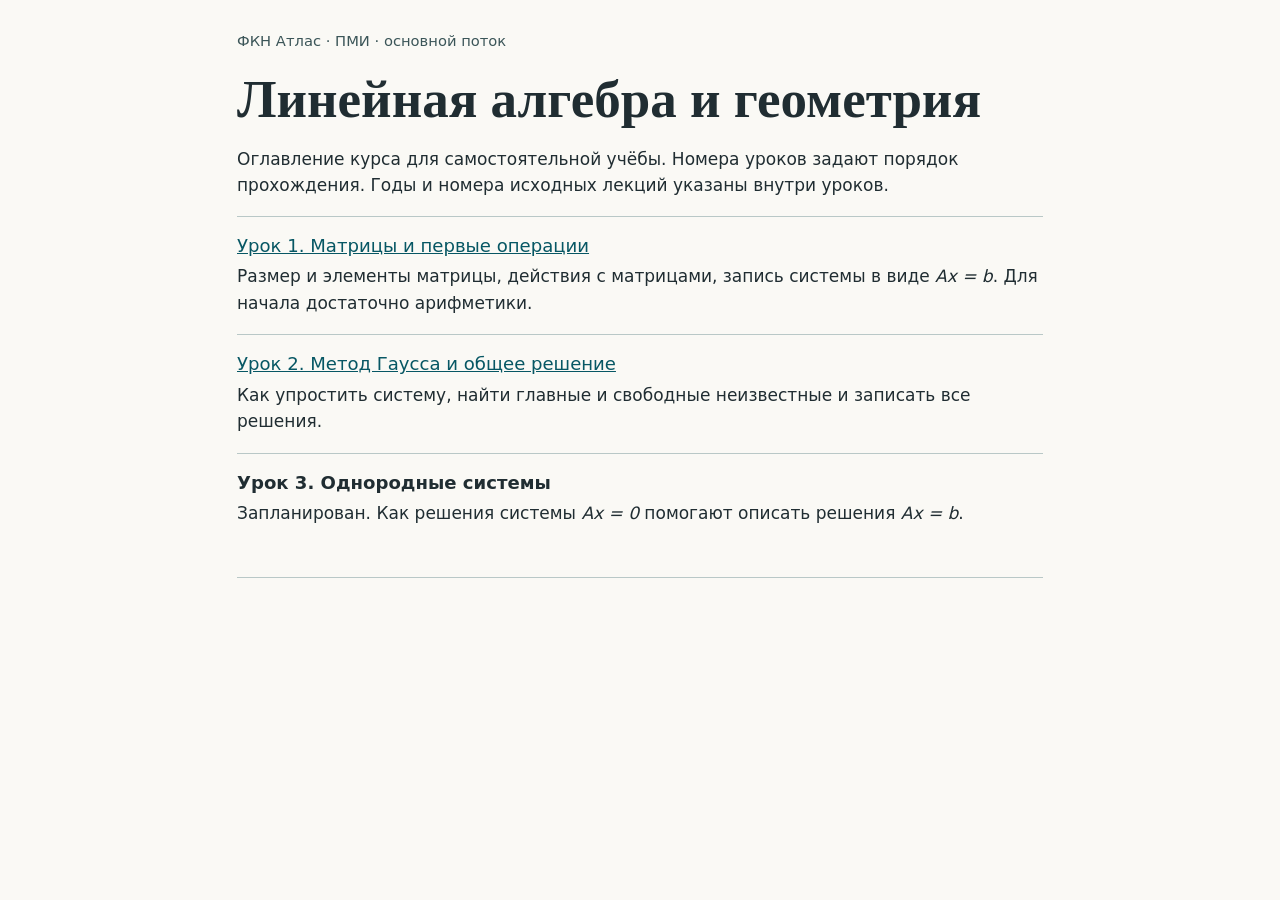
==== atlas/learning/index.html @ cf67e760 "Пронумеровать уроки ПМИ и связать их оглавлением и переходами" ====
<!doctype html>
<html lang="ru"><head><meta charset="utf-8"><meta name="viewport" content="width=device-width,initial-scale=1">
<title>Оглавление курса · Линейная алгебра ПМИ</title><link rel="stylesheet" href="course.css"></head>
<body><main><header><p class="course-name">ФКН Атлас · ПМИ · основной поток</p>
<h1>Линейная алгебра и геометрия</h1><p>Оглавление курса для самостоятельной учёбы. Номера уроков задают порядок прохождения. Годы и номера исходных лекций указаны внутри уроков.</p></header>
<ol class="outline" aria-label="Порядок уроков">
<li><a href="matrices.html">Урок 1. Матрицы и первые операции</a><p>Размер и элементы матрицы, действия с матрицами, запись системы в виде <i>Ax = b</i>. Для начала достаточно арифметики.</p></li>
<li><a href="gauss.html">Урок 2. Метод Гаусса и общее решение</a><p>Как упростить систему, найти главные и свободные неизвестные и записать все решения.</p></li>
<li><strong>Урок 3. Однородные системы</strong><p>Запланирован. Как решения системы <i>Ax = 0</i> помогают описать решения <i>Ax = b</i>.</p></li>
</ol><footer><!-- catalog-link --></footer></main></body></html>
---- atlas/learning/course.css ----
*{box-sizing:border-box}
body{margin:0;background:#faf9f5;color:#202d32;font:17px/1.55 system-ui,sans-serif}
main{max-width:850px;margin:auto;padding:30px 22px 56px}
nav,.refs,header>small{color:#485c63;font-size:.91rem}
nav{display:flex;gap:8px 22px;flex-wrap:wrap;border-block:1px solid #b9c8c7;padding:10px 0}
a,summary{color:#075764}
h1,h2,h3{line-height:1.16;text-wrap:balance}
h1,h2{font-family:Georgia,serif}
h1{font-size:clamp(33px,5vw,53px);margin:.3em 0}
h2{font-size:1.85rem;margin:1.35em 0 .45em}
h3{font-size:1.12rem;margin:1.15em 0 .25em}
p{margin:.55em 0}
.formula{display:flex;align-items:center;flex-wrap:wrap;gap:.42em;font:1.15em Georgia,serif;margin:12px 0 15px}
.matrix{display:inline-block;border-left:2px solid #43535c;border-right:2px solid #43535c;border-radius:7px;padding:.12em .25em;vertical-align:middle}
.matrix table{border-collapse:collapse;font-variant-numeric:tabular-nums}
.matrix td{text-align:center;min-width:1.7em;padding:0 .2em}
.focus{background:#d1ebdf;color:#102c24}
.matrix button{min-width:2.1em;min-height:2.1em;color:#17424c;background:#fff;border:1px solid #81989a;border-radius:3px;cursor:pointer;font:inherit}
.matrix button[aria-pressed=true]{background:#155962;color:white}
a:focus-visible,summary:focus-visible,button:focus-visible{outline:3px solid #b56813;outline-offset:2px}
.example{border-left:3px solid #42816e;background:#edf3ed;padding:4px 14px 12px;margin:12px 0}
.note{color:#364e53}
details{margin:.7em 0}
summary{cursor:pointer;text-decoration:underline;text-underline-offset:.17em}
code{overflow-wrap:anywhere}
footer{border-top:1px solid #b9c8c7;margin-top:32px;padding-top:10px}
.refs a{white-space:nowrap}
ol{padding-left:1.5em}
li{margin:.45em 0}
#calculation{font-weight:600}
sub,sup{line-height:0}
section{scroll-margin:12px}
@media(max-width:500px){main{padding:16px 14px}
.formula{gap:.25em}
}
@media print{nav{display:none}
body{background:#fff}
h2,h3{break-after:avoid}
}

.course-name{margin:0 0 .3rem;color:#3b5558;font-size:.92rem}
.course-nav{display:flex;align-items:baseline;justify-content:space-between;gap:8px 20px;border:0;margin:.6rem 0 1rem;padding:.6rem 0}
.course-nav .next{font-weight:650}
.course-nav.bottom{border-top:1px solid #bac9c5;margin:26px 0 0;padding-top:16px}
.outline{padding:0;list-style:none}
.outline li{margin:0;border-top:1px solid #b9c8c7;padding:15px 0}
.outline a,.outline strong{display:block;font-size:1.13rem}
.outline p{margin:.2em 0}
.equations{white-space:pre-wrap;font:1.1rem/1.5 Cambria,Georgia,serif}
.matrix-steps{font:1.05rem/1.65 Cambria,Georgia,serif;font-variant-numeric:tabular-nums;white-space:pre-wrap}
@media(max-width:560px){.course-nav{display:grid;justify-content:stretch}.course-nav a{padding:3px 0}}
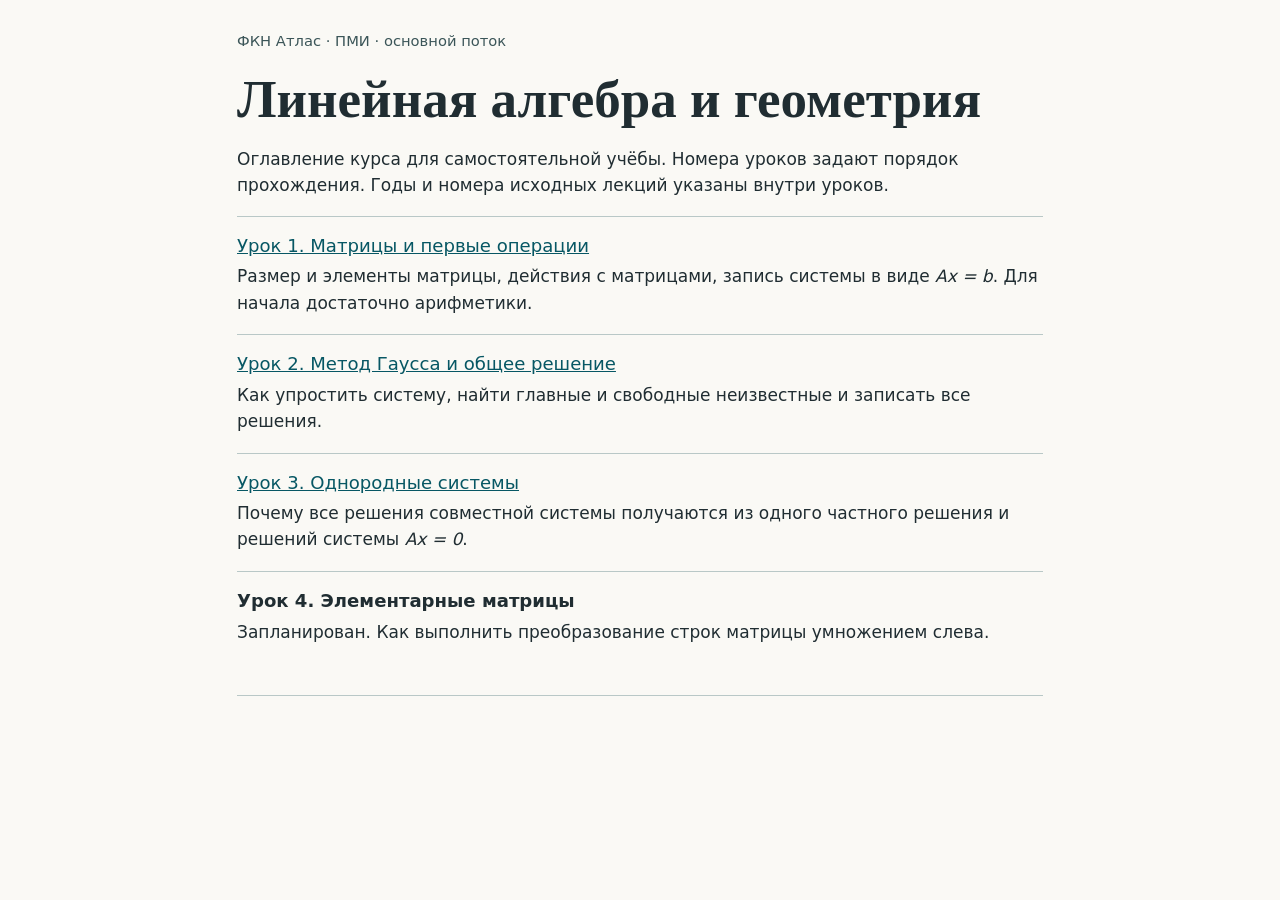
==== commit d26cd63d: "ПМИ: добавить урок об однородных системах с разбором видеолекции и двух версий слайдов" ====
--- a/atlas/learning/index.html
+++ b/atlas/learning/index.html
@@ -6,5 +6,6 @@
 <ol class="outline" aria-label="Порядок уроков">
 <li><a href="matrices.html">Урок 1. Матрицы и первые операции</a><p>Размер и элементы матрицы, действия с матрицами, запись системы в виде <i>Ax = b</i>. Для начала достаточно арифметики.</p></li>
 <li><a href="gauss.html">Урок 2. Метод Гаусса и общее решение</a><p>Как упростить систему, найти главные и свободные неизвестные и записать все решения.</p></li>
-<li><strong>Урок 3. Однородные системы</strong><p>Запланирован. Как решения системы <i>Ax = 0</i> помогают описать решения <i>Ax = b</i>.</p></li>
+<li><a href="homogeneous.html">Урок 3. Однородные системы</a><p>Почему все решения совместной системы получаются из одного частного решения и решений системы <i>Ax = 0</i>.</p></li>
+<li><strong>Урок 4. Элементарные матрицы</strong><p>Запланирован. Как выполнить преобразование строк матрицы умножением слева.</p></li>
 </ol><footer><!-- catalog-link --></footer></main></body></html>
--- a/atlas/learning/course.css
+++ b/atlas/learning/course.css
@@ -46,6 +46,16 @@
 .outline li{margin:0;border-top:1px solid #b9c8c7;padding:15px 0}
 .outline a,.outline strong{display:block;font-size:1.13rem}
 .outline p{margin:.2em 0}
+.lecture-video{margin:1.2rem 0 1.4rem;padding:1rem 1.2rem;background:#eef3ed;border-left:3px solid #477766}
+.lecture-video h2{margin:0 0 .3rem;font-size:1.55rem}
+.recording-meta{font-size:.93rem;color:#374e54}
+.watch-recording{display:inline-block;padding:.55em .9em;border-radius:5px;font-weight:650}
+.watch-recording{background:#145962;color:white;text-decoration:none}
+.watch-recording:hover{background:#10474e}
+.play-icon{margin-right:.3em}
+.video-moments{display:flex;flex-wrap:wrap;gap:.3rem 1.3rem;padding:0;list-style:none;font-size:.94rem}
+.video-moments li{margin:0}
+.inline-video iframe{display:block;width:100%;aspect-ratio:16/9;border:0;margin:.7em 0;background:#172829}
 .equations{white-space:pre-wrap;font:1.1rem/1.5 Cambria,Georgia,serif}
 .matrix-steps{font:1.05rem/1.65 Cambria,Georgia,serif;font-variant-numeric:tabular-nums;white-space:pre-wrap}
 @media(max-width:560px){.course-nav{display:grid;justify-content:stretch}.course-nav a{padding:3px 0}}
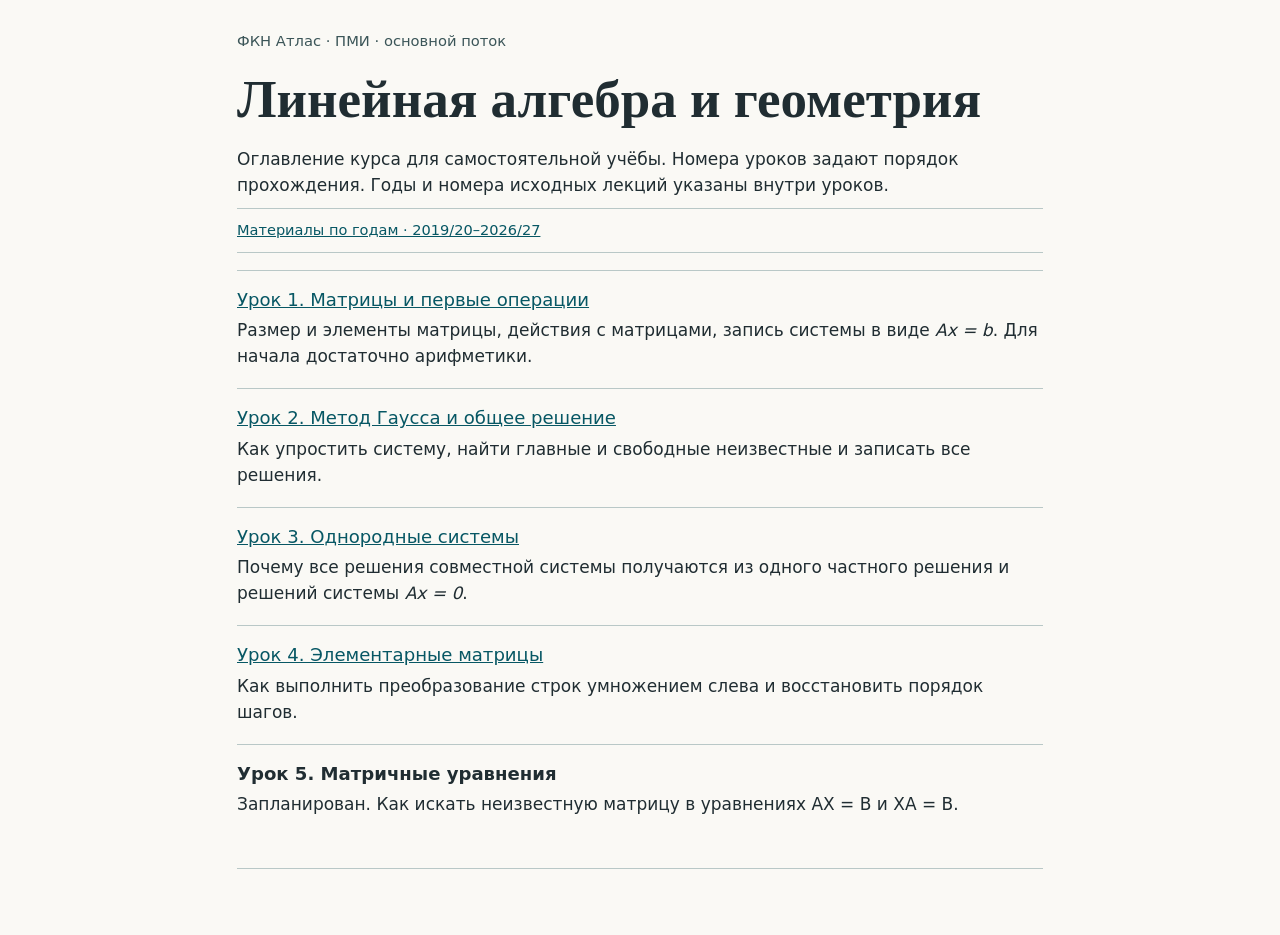
==== commit efd2105c: "ПМИ: сверить восемь годовых планов и добавить урок об элементарных матрицах по записи 2021 года" ====
--- a/atlas/learning/index.html
+++ b/atlas/learning/index.html
@@ -2,10 +2,11 @@
 <html lang="ru"><head><meta charset="utf-8"><meta name="viewport" content="width=device-width,initial-scale=1">
 <title>Оглавление курса · Линейная алгебра ПМИ</title><link rel="stylesheet" href="course.css"></head>
 <body><main><header><p class="course-name">ФКН Атлас · ПМИ · основной поток</p>
-<h1>Линейная алгебра и геометрия</h1><p>Оглавление курса для самостоятельной учёбы. Номера уроков задают порядок прохождения. Годы и номера исходных лекций указаны внутри уроков.</p></header>
+<h1>Линейная алгебра и геометрия</h1><p>Оглавление курса для самостоятельной учёбы. Номера уроков задают порядок прохождения. Годы и номера исходных лекций указаны внутри уроков.</p><nav aria-label="Источники курса"><a href="years.html">Материалы по годам · 2019/20–2026/27</a></nav></header>
 <ol class="outline" aria-label="Порядок уроков">
 <li><a href="matrices.html">Урок 1. Матрицы и первые операции</a><p>Размер и элементы матрицы, действия с матрицами, запись системы в виде <i>Ax = b</i>. Для начала достаточно арифметики.</p></li>
 <li><a href="gauss.html">Урок 2. Метод Гаусса и общее решение</a><p>Как упростить систему, найти главные и свободные неизвестные и записать все решения.</p></li>
 <li><a href="homogeneous.html">Урок 3. Однородные системы</a><p>Почему все решения совместной системы получаются из одного частного решения и решений системы <i>Ax = 0</i>.</p></li>
-<li><strong>Урок 4. Элементарные матрицы</strong><p>Запланирован. Как выполнить преобразование строк матрицы умножением слева.</p></li>
+<li><a href="elementary.html">Урок 4. Элементарные матрицы</a><p>Как выполнить преобразование строк умножением слева и восстановить порядок шагов.</p></li>
+<li><strong>Урок 5. Матричные уравнения</strong><p>Запланирован. Как искать неизвестную матрицу в уравнениях AX = B и XA = B.</p></li>
 </ol><footer><!-- catalog-link --></footer></main></body></html>
--- a/atlas/learning/course.css
+++ b/atlas/learning/course.css
@@ -59,3 +59,9 @@
 .equations{white-space:pre-wrap;font:1.1rem/1.5 Cambria,Georgia,serif}
 .matrix-steps{font:1.05rem/1.65 Cambria,Georgia,serif;font-variant-numeric:tabular-nums;white-space:pre-wrap}
 @media(max-width:560px){.course-nav{display:grid;justify-content:stretch}.course-nav a{padding:3px 0}}
+
+.year-map dl{display:grid;grid-template-columns:max-content 1fr;gap:.25em 1em;margin:.6em 0}
+.year-map dt{font-weight:600}
+.year-map dd{margin:0}
+@media(max-width:560px){.year-map dl{display:block}.year-map dd{margin:0 0 .6em}}
+.matrix td.rhs{border-left:1px solid currentColor}
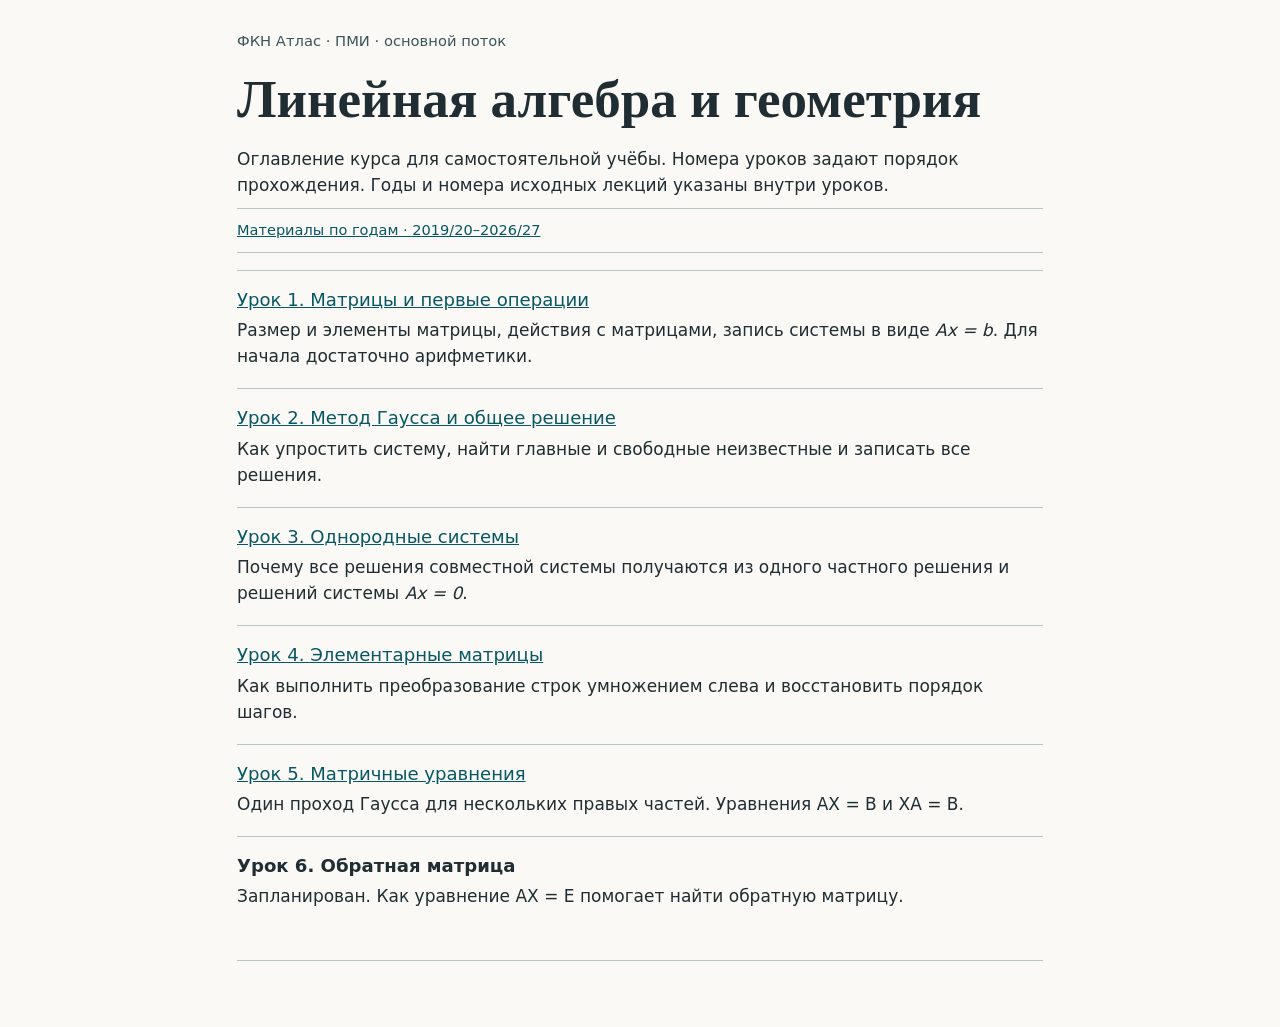
==== commit 33a9448b: "Добавить урок ПМИ о матричных уравнениях с фрагментами доски и проверяемыми примерами" ====
--- a/atlas/learning/index.html
+++ b/atlas/learning/index.html
@@ -8,5 +8,6 @@
 <li><a href="gauss.html">Урок 2. Метод Гаусса и общее решение</a><p>Как упростить систему, найти главные и свободные неизвестные и записать все решения.</p></li>
 <li><a href="homogeneous.html">Урок 3. Однородные системы</a><p>Почему все решения совместной системы получаются из одного частного решения и решений системы <i>Ax = 0</i>.</p></li>
 <li><a href="elementary.html">Урок 4. Элементарные матрицы</a><p>Как выполнить преобразование строк умножением слева и восстановить порядок шагов.</p></li>
-<li><strong>Урок 5. Матричные уравнения</strong><p>Запланирован. Как искать неизвестную матрицу в уравнениях AX = B и XA = B.</p></li>
+<li><a href="matrix-equations.html">Урок 5. Матричные уравнения</a><p>Один проход Гаусса для нескольких правых частей. Уравнения AX = B и XA = B.</p></li>
+<li><strong>Урок 6. Обратная матрица</strong><p>Запланирован. Как уравнение AX = E помогает найти обратную матрицу.</p></li>
 </ol><footer><!-- catalog-link --></footer></main></body></html>
--- a/atlas/learning/course.css
+++ b/atlas/learning/course.css
@@ -65,3 +65,18 @@
 .year-map dd{margin:0}
 @media(max-width:560px){.year-map dl{display:block}.year-map dd{margin:0 0 .6em}}
 .matrix td.rhs{border-left:1px solid currentColor}
+
+.source-ref{font:normal .72rem/1 system-ui,sans-serif;vertical-align:super;margin-inline-start:.15em}
+.source-ref a{text-decoration:none}
+.source-ref a:hover,.source-ref a:focus-visible{text-decoration:underline}
+.lesson-sources{font-size:.92rem;color:#364e53}
+.lesson-sources li{scroll-margin-block:1rem}
+.lesson-sources li:target{background:#edf3ed}
+
+.primary-source{border-inline-start:2px solid #aac1ba;padding:.1rem 0 .1rem .75rem;margin:.55rem 0 .8rem;font-size:.92rem;line-height:1.45}
+.primary-source>span{display:block;font-size:.81rem;color:#475d59}
+.primary-source .source-image{border:0;padding:0;margin:.35rem 0 0}
+.source-image summary{width:fit-content;cursor:pointer}
+.source-image img{display:block;height:auto;max-width:100%;margin:.4rem 0;background:white}
+.source-image a{display:block;width:fit-content;max-width:100%}
+.primary-source .source-page{display:inline-block;margin-inline-start:.7em}
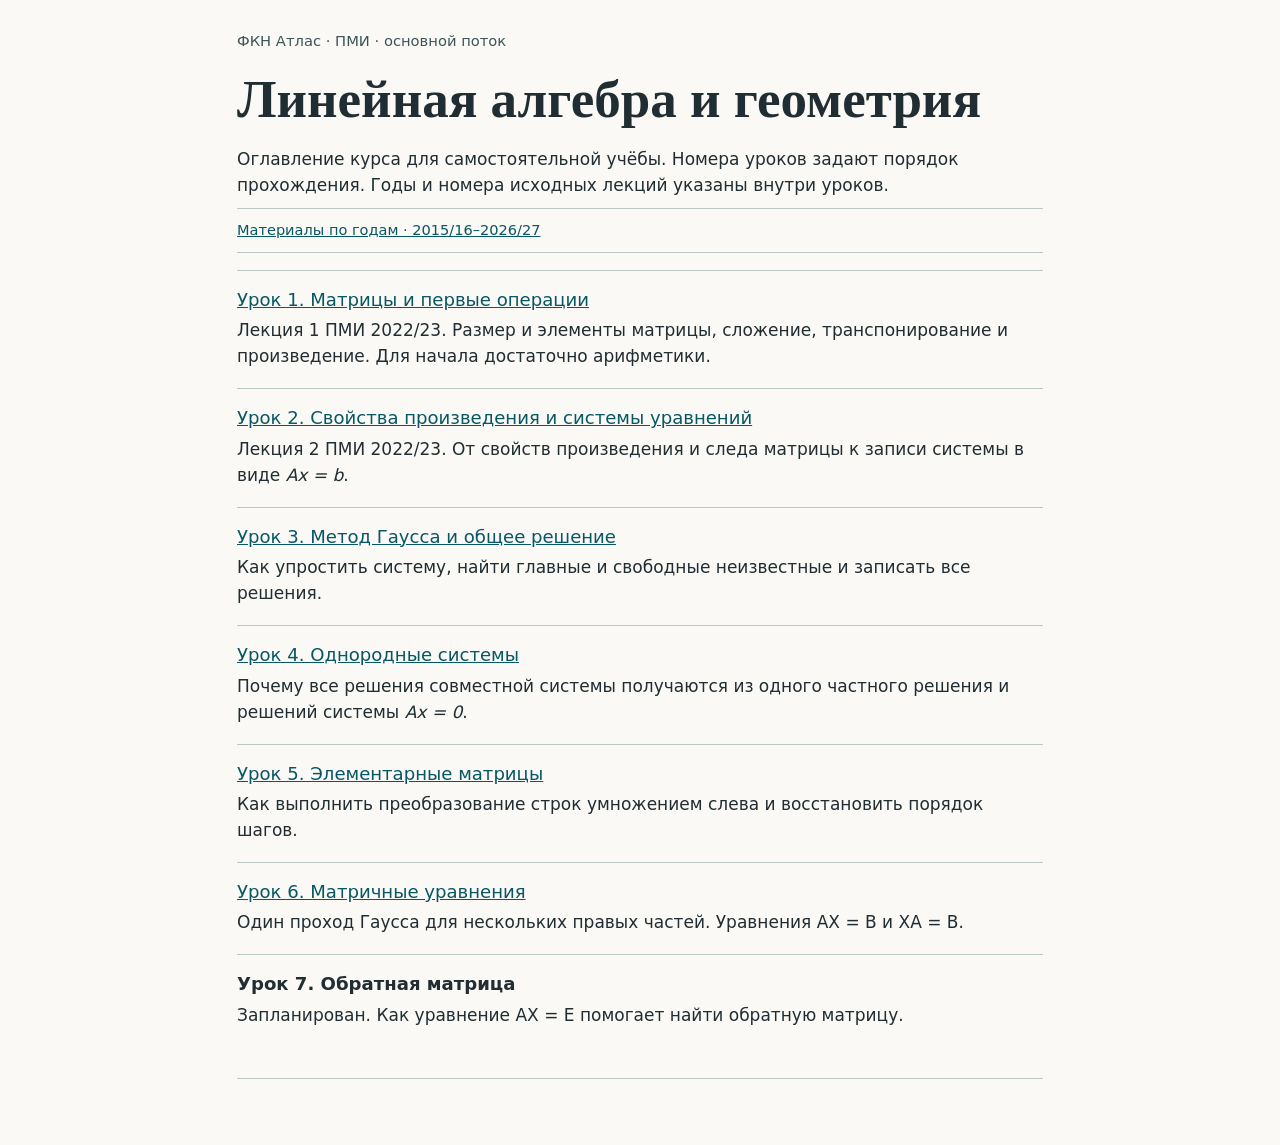
==== commit 614a86b0: "Вернуть лекцию 2 ПМИ в маршрут от матриц к методу Гаусса" ====
--- a/atlas/learning/index.html
+++ b/atlas/learning/index.html
@@ -2,12 +2,13 @@
 <html lang="ru"><head><meta charset="utf-8"><meta name="viewport" content="width=device-width,initial-scale=1">
 <title>Оглавление курса · Линейная алгебра ПМИ</title><link rel="stylesheet" href="course.css"></head>
 <body><main><header><p class="course-name">ФКН Атлас · ПМИ · основной поток</p>
-<h1>Линейная алгебра и геометрия</h1><p>Оглавление курса для самостоятельной учёбы. Номера уроков задают порядок прохождения. Годы и номера исходных лекций указаны внутри уроков.</p><nav aria-label="Источники курса"><a href="years.html">Материалы по годам · 2019/20–2026/27</a></nav></header>
+<h1>Линейная алгебра и геометрия</h1><p>Оглавление курса для самостоятельной учёбы. Номера уроков задают порядок прохождения. Годы и номера исходных лекций указаны внутри уроков.</p><nav aria-label="Источники курса"><a href="years.html">Материалы по годам · 2015/16–2026/27</a></nav></header>
 <ol class="outline" aria-label="Порядок уроков">
-<li><a href="matrices.html">Урок 1. Матрицы и первые операции</a><p>Размер и элементы матрицы, действия с матрицами, запись системы в виде <i>Ax = b</i>. Для начала достаточно арифметики.</p></li>
-<li><a href="gauss.html">Урок 2. Метод Гаусса и общее решение</a><p>Как упростить систему, найти главные и свободные неизвестные и записать все решения.</p></li>
-<li><a href="homogeneous.html">Урок 3. Однородные системы</a><p>Почему все решения совместной системы получаются из одного частного решения и решений системы <i>Ax = 0</i>.</p></li>
-<li><a href="elementary.html">Урок 4. Элементарные матрицы</a><p>Как выполнить преобразование строк умножением слева и восстановить порядок шагов.</p></li>
-<li><a href="matrix-equations.html">Урок 5. Матричные уравнения</a><p>Один проход Гаусса для нескольких правых частей. Уравнения AX = B и XA = B.</p></li>
-<li><strong>Урок 6. Обратная матрица</strong><p>Запланирован. Как уравнение AX = E помогает найти обратную матрицу.</p></li>
+<li><a href="matrices.html">Урок 1. Матрицы и первые операции</a><p>Лекция 1 ПМИ 2022/23. Размер и элементы матрицы, сложение, транспонирование и произведение. Для начала достаточно арифметики.</p></li>
+<li><a href="products-and-systems.html">Урок 2. Свойства произведения и системы уравнений</a><p>Лекция 2 ПМИ 2022/23. От свойств произведения и следа матрицы к записи системы в виде <i>Ax = b</i>.</p></li>
+<li><a href="gauss.html">Урок 3. Метод Гаусса и общее решение</a><p>Как упростить систему, найти главные и свободные неизвестные и записать все решения.</p></li>
+<li><a href="homogeneous.html">Урок 4. Однородные системы</a><p>Почему все решения совместной системы получаются из одного частного решения и решений системы <i>Ax = 0</i>.</p></li>
+<li><a href="elementary.html">Урок 5. Элементарные матрицы</a><p>Как выполнить преобразование строк умножением слева и восстановить порядок шагов.</p></li>
+<li><a href="matrix-equations.html">Урок 6. Матричные уравнения</a><p>Один проход Гаусса для нескольких правых частей. Уравнения AX = B и XA = B.</p></li>
+<li><strong>Урок 7. Обратная матрица</strong><p>Запланирован. Как уравнение AX = E помогает найти обратную матрицу.</p></li>
 </ol><footer><!-- catalog-link --></footer></main></body></html>
--- a/atlas/learning/course.css
+++ b/atlas/learning/course.css
@@ -11,6 +11,8 @@
 h3{font-size:1.12rem;margin:1.15em 0 .25em}
 p{margin:.55em 0}
 .formula{display:flex;align-items:center;flex-wrap:wrap;gap:.42em;font:1.15em Georgia,serif;margin:12px 0 15px}
+.formula-term{display:flex;align-items:center;gap:.35em}
+.formula-term>span{white-space:nowrap}
 .matrix{display:inline-block;border-left:2px solid #43535c;border-right:2px solid #43535c;border-radius:7px;padding:.12em .25em;vertical-align:middle}
 .matrix table{border-collapse:collapse;font-variant-numeric:tabular-nums}
 .matrix td{text-align:center;min-width:1.7em;padding:0 .2em}
@@ -31,6 +33,7 @@
 sub,sup{line-height:0}
 section{scroll-margin:12px}
 @media(max-width:500px){main{padding:16px 14px}
+h2{font-size:clamp(1.55rem,7vw,1.85rem)}
 .formula{gap:.25em}
 }
 @media print{nav{display:none}
@@ -51,6 +54,8 @@
 .recording-meta{font-size:.93rem;color:#374e54}
 .watch-recording{display:inline-block;padding:.55em .9em;border-radius:5px;font-weight:650}
 .watch-recording{background:#145962;color:white;text-decoration:none}
+.inline-video button.watch-recording{font:inherit;font-weight:650;cursor:pointer;border:0;margin:.4em 0}
+.clip-start{font-weight:650}
 .watch-recording:hover{background:#10474e}
 .play-icon{margin-right:.3em}
 .video-moments{display:flex;flex-wrap:wrap;gap:.3rem 1.3rem;padding:0;list-style:none;font-size:.94rem}
@@ -75,8 +80,7 @@
 
 .primary-source{border-inline-start:2px solid #aac1ba;padding:.1rem 0 .1rem .75rem;margin:.55rem 0 .8rem;font-size:.92rem;line-height:1.45}
 .primary-source>span{display:block;font-size:.81rem;color:#475d59}
-.primary-source .source-image{border:0;padding:0;margin:.35rem 0 0}
-.source-image summary{width:fit-content;cursor:pointer}
+.source-image{margin:.4rem 0 0}
 .source-image img{display:block;height:auto;max-width:100%;margin:.4rem 0;background:white}
-.source-image a{display:block;width:fit-content;max-width:100%}
+.source-image a{display:block;width:fit-content;max-width:100%;cursor:zoom-in}
 .primary-source .source-page{display:inline-block;margin-inline-start:.7em}
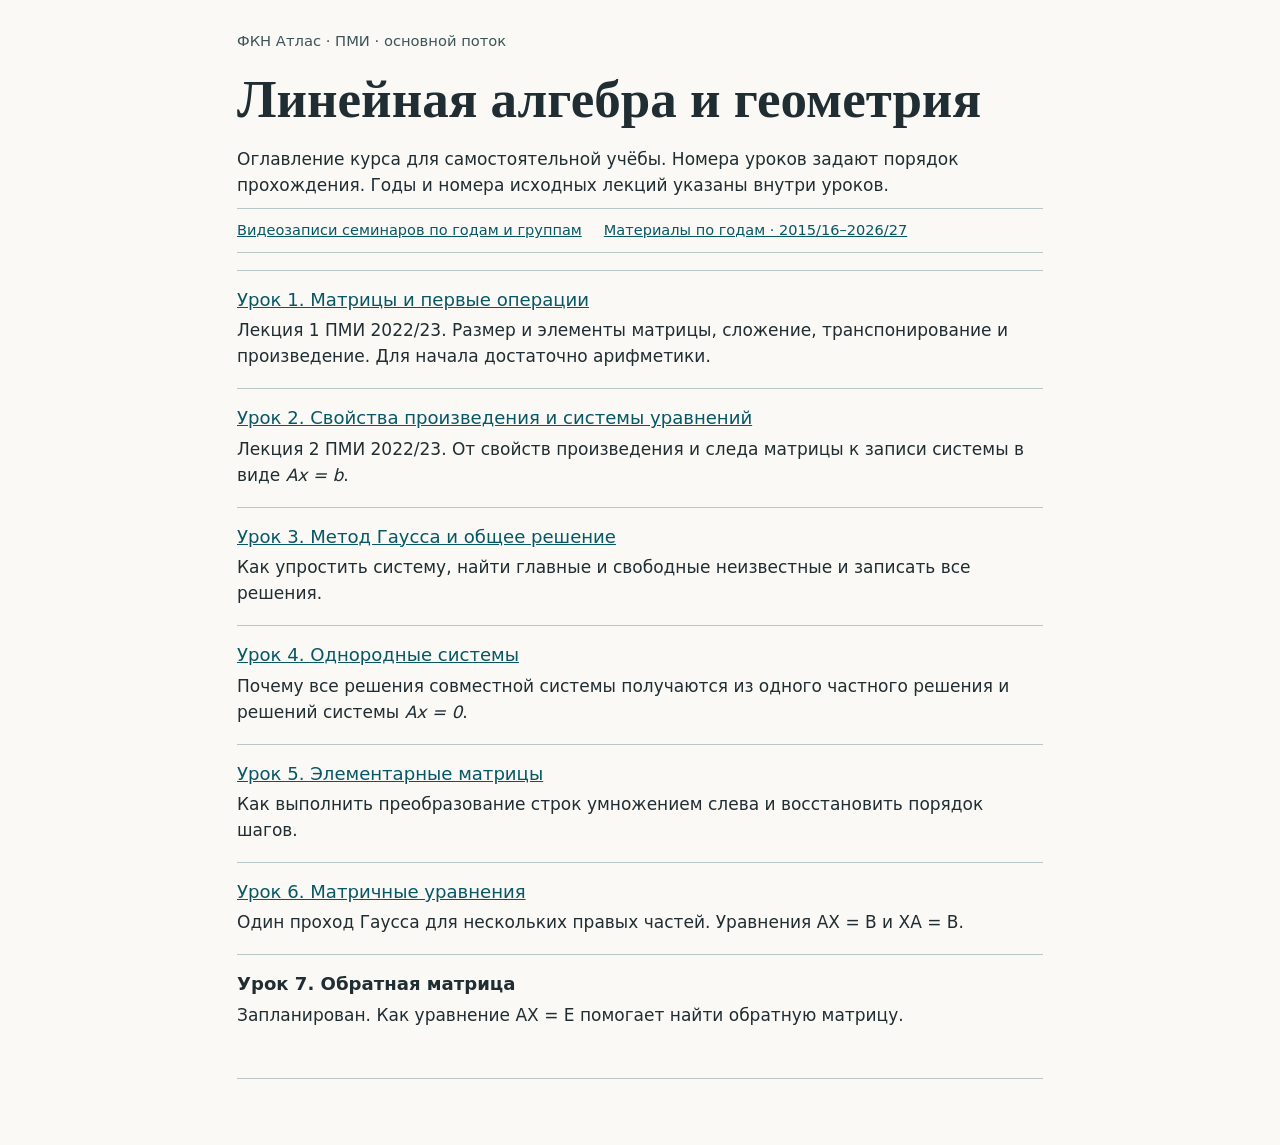
==== commit 4f35563e: "Опубликовать архив видеосеминаров линейной алгебры ПМИ" ====
--- a/atlas/learning/index.html
+++ b/atlas/learning/index.html
@@ -2,7 +2,7 @@
 <html lang="ru"><head><meta charset="utf-8"><meta name="viewport" content="width=device-width,initial-scale=1">
 <title>Оглавление курса · Линейная алгебра ПМИ</title><link rel="stylesheet" href="course.css"></head>
 <body><main><header><p class="course-name">ФКН Атлас · ПМИ · основной поток</p>
-<h1>Линейная алгебра и геометрия</h1><p>Оглавление курса для самостоятельной учёбы. Номера уроков задают порядок прохождения. Годы и номера исходных лекций указаны внутри уроков.</p><nav aria-label="Источники курса"><a href="years.html">Материалы по годам · 2015/16–2026/27</a></nav></header>
+<h1>Линейная алгебра и геометрия</h1><p>Оглавление курса для самостоятельной учёбы. Номера уроков задают порядок прохождения. Годы и номера исходных лекций указаны внутри уроков.</p><nav aria-label="Источники курса"><a href="seminars.html">Видеозаписи семинаров по годам и группам</a><a href="years.html">Материалы по годам · 2015/16–2026/27</a></nav></header>
 <ol class="outline" aria-label="Порядок уроков">
 <li><a href="matrices.html">Урок 1. Матрицы и первые операции</a><p>Лекция 1 ПМИ 2022/23. Размер и элементы матрицы, сложение, транспонирование и произведение. Для начала достаточно арифметики.</p></li>
 <li><a href="products-and-systems.html">Урок 2. Свойства произведения и системы уравнений</a><p>Лекция 2 ПМИ 2022/23. От свойств произведения и следа матрицы к записи системы в виде <i>Ax = b</i>.</p></li>
--- a/atlas/learning/course.css
+++ b/atlas/learning/course.css
@@ -84,3 +84,32 @@
 .source-image img{display:block;height:auto;max-width:100%;margin:.4rem 0;background:white}
 .source-image a{display:block;width:fit-content;max-width:100%;cursor:zoom-in}
 .primary-source .source-page{display:inline-block;margin-inline-start:.7em}
+
+.material-reader{margin:1rem 0;background:#fff;border:1px solid #aabdb8;border-radius:5px;padding:.65rem;min-width:0}
+.material-reader>figcaption{font-weight:650;margin:0 0 .4rem}
+.material-controls{display:flex;gap:.35rem .65rem;align-items:center;flex-wrap:wrap;margin:0 0 .55rem;font-size:.92rem}
+.material-controls button,.material-controls select{font:inherit;color:#184c51;border:1px solid #90aaa3;border-radius:4px;background:#f6f9f6;padding:.24em .5em}
+.material-controls button{cursor:pointer}
+.material-controls button:disabled{color:#63716e;background:#f1f3ef;cursor:default}
+.material-pages{overflow:auto;max-height:75vh;background:#f4f5f2}
+.material-pages:focus-visible{outline:3px solid #b56813;outline-offset:2px}
+.material-pages img{display:block;width:100%;height:auto}
+.material-pages img[hidden]{display:none}
+.material-pages.enlarged img{width:auto;min-width:150%;max-width:none}
+.material-reader object{width:100%;height:65vh;border:0}
+.material-file{display:inline-block;margin:.4em 0 0;font-size:.9rem}
+@media print{.material-controls,.material-file{display:none}.material-pages{max-height:none;overflow:visible}}
+
+.seminar-list,.seminar-papers{padding:0;list-style:none}
+.seminar-list{display:flex;flex-wrap:wrap;gap:.4em 1.15em}
+.seminar-item:has(.seminar-screen){width:100%}
+.seminar-watch{display:inline-block;margin:.25em .55em .25em 0}
+.seminar-screen{width:100%;margin:.6em 0}
+.seminar-screen iframe{display:block;width:100%;aspect-ratio:16/9;border:0;background:#202d32}
+.seminar-screen>a{font-size:.9em}
+.seminar-practice{margin:1.4em 0;padding:.3em 0 .6em 1em;border-inline-start:3px solid #98ada6}
+.seminar-practice h3{margin:.3em 0}
+.seminar-papers li{margin:.25em 0}
+
+.seminar-still{display:block;width:min(100%,38rem);height:auto;margin-bottom:.4rem}
+.seminar-item:has(.seminar-screen) .seminar-still{display:none}
